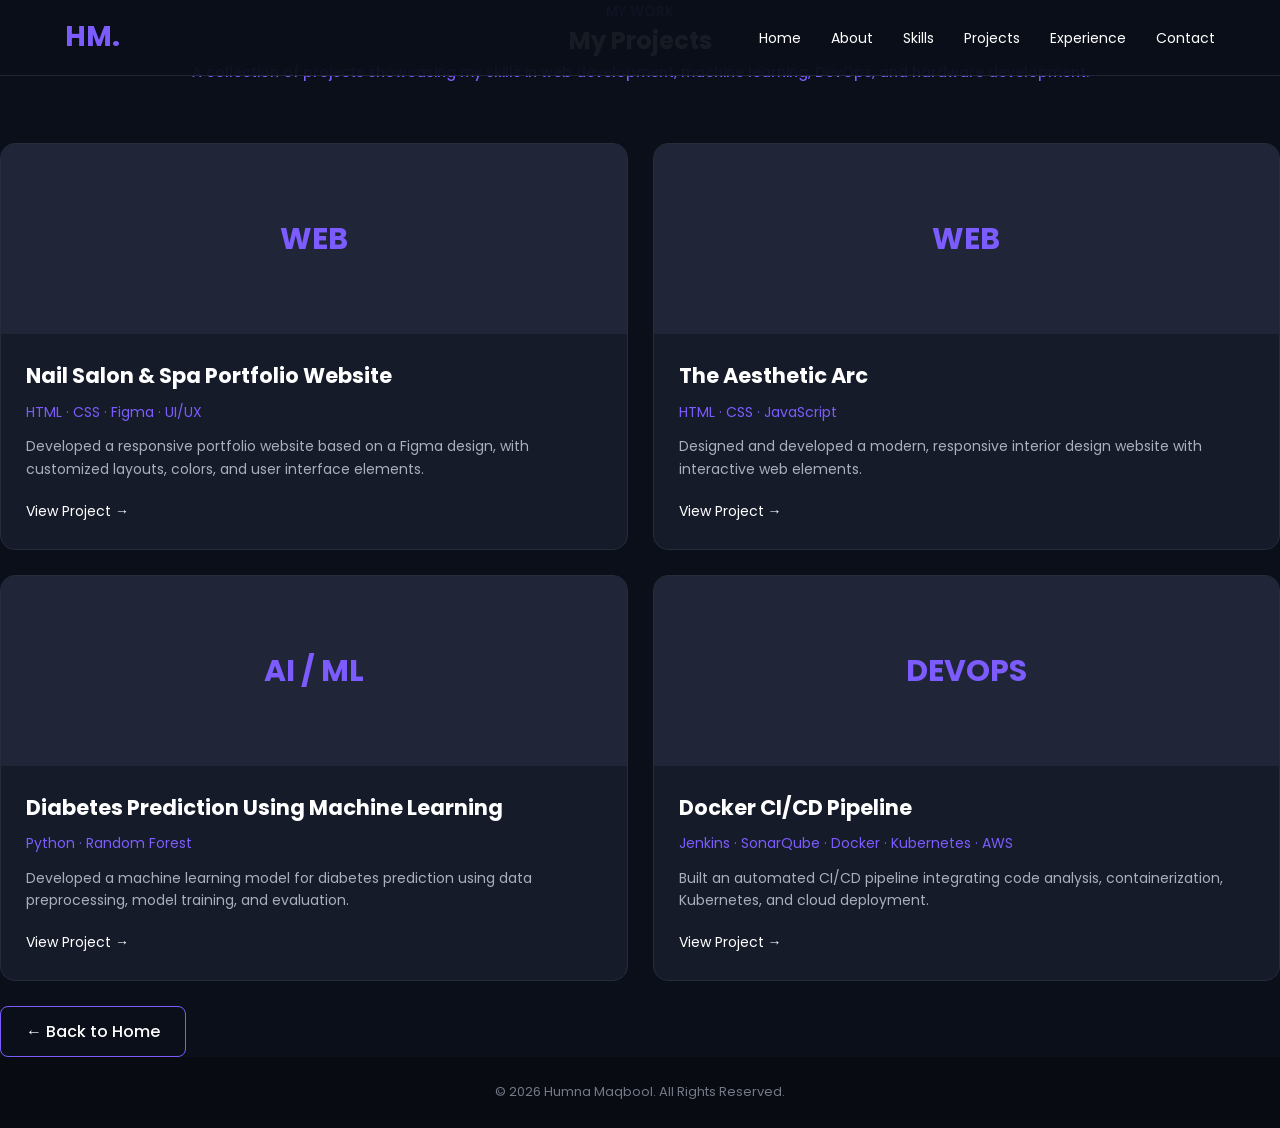
==== projects.html @ 2c77f303 "Add files via upload" ====
<!DOCTYPE html>
<html lang="en">

<head>

    <meta charset="UTF-8">

    <meta name="viewport"
          content="width=device-width, initial-scale=1.0">

    <title>My Projects | Humna Maqbool</title>

    <link rel="stylesheet" href="style.css">

    <link rel="preconnect"
          href="https://fonts.googleapis.com">

    <link rel="preconnect"
          href="https://fonts.gstatic.com"
          crossorigin>

    <link href="https://fonts.googleapis.com/css2?family=Poppins:wght@300;400;500;600;700&display=swap"
          rel="stylesheet">

</head>


<body>


<!-- Navigation -->

<header>

    <nav class="navbar">

        <div class="logo">
            HM.
        </div>

        <ul class="nav-links">

            <li>
                <a href="index.html">
                    Home
                </a>
            </li>

            <li>
                <a href="index.html#about">
                    About
                </a>
            </li>

            <li>
                <a href="index.html#skills">
                    Skills
                </a>
            </li>

            <li>
                <a href="projects.html">
                    Projects
                </a>
            </li>

            <li>
                <a href="index.html#experience">
                    Experience
                </a>
            </li>

            <li>
                <a href="index.html#contact">
                    Contact
                </a>
            </li>

        </ul>

    </nav>

</header>


<!-- Projects Page -->

<section class="projects-page">

    <div class="section-title">

        <p>MY WORK</p>

        <h1>My Projects</h1>

        <p class="projects-intro">
            A collection of projects showcasing my
            skills in web development, machine learning,
            DevOps, and hardware development.
        </p>

    </div>


    <div class="projects-container">


        <!-- Project 1 -->

        <div class="project-card">

            <div class="project-image">

                <span>WEB</span>

            </div>

            <div class="project-content">

                <h3>
                    Nail Salon & Spa Portfolio Website
                </h3>

                <p class="tech">
                    HTML · CSS · Figma · UI/UX
                </p>

                <p>
                    Developed a responsive portfolio website
                    based on a Figma design, with customized
                    layouts, colors, and user interface elements.
                </p>

                <a href="https://humnamaq70149086.github.io/Nail-Salon-And-Spa/"
                   class="project-btn">
                    View Project →
                </a>

            </div>

        </div>


        <!-- Project 2 -->

        <div class="project-card">

            <div class="project-image">

                <span>WEB</span>

            </div>

            <div class="project-content">

                <h3>
                    The Aesthetic Arc
                </h3>

                <p class="tech">
                    HTML · CSS · JavaScript
                </p>

                <p>
                    Designed and developed a modern,
                    responsive interior design website
                    with interactive web elements.
                </p>

                <a href="https://humnamaq70149086.github.io/aesthetic-arc-website/"
                   class="project-btn">
                    View Project →
                </a>

            </div>

        </div>


        <!-- Project 3 -->

        <div class="project-card">

            <div class="project-image">

                <span>AI / ML</span>

            </div>

            <div class="project-content">

                <h3>
                    Diabetes Prediction Using Machine Learning
                </h3>

                <p class="tech">
                    Python · Random Forest
                </p>

                <p>
                    Developed a machine learning model for
                    diabetes prediction using data preprocessing,
                    model training, and evaluation.
                </p>

                <a href=" https://humnamaq70149086.github.io/Diabetes-Prediction-System/"
                   class="project-btn">
                    View Project →
                </a>

            </div>

        </div>


        <!-- Project 4 -->

        <div class="project-card">

            <div class="project-image">

                <span>DEVOPS</span>

            </div>

            <div class="project-content">

                <h3>
                    Docker CI/CD Pipeline
                </h3>

                <p class="tech">
                    Jenkins · SonarQube · Docker ·
                    Kubernetes · AWS
                </p>

                <p>
                    Built an automated CI/CD pipeline
                    integrating code analysis, containerization,
                    Kubernetes, and cloud deployment.
                </p>

                <a href="https://humnamaq70149086.github.io/Jenkins-Docker-SonarQube/"
                   class="project-btn">
                    View Project →
                </a>

            </div>

        </div>


  


    <!-- Back Button -->

    <div class="back-home">

        <a href="index.html"
           class="btn secondary-btn">

            ← Back to Home

        </a>

    </div>


</section>


<!-- Footer -->

<footer>

    <p>
        © 2026 Humna Maqbool. All Rights Reserved.
    </p>

</footer>


</body>

</html>
---- style.css ----
* {
    margin: 0;
    padding: 0;
    box-sizing: border-box;
    scroll-behavior: smooth;
}

body {
    font-family: "Poppins", sans-serif;
    background: #0b0f19;
    color: #ffffff;
    line-height: 1.6;
}

/* ================= NAVBAR ================= */

header {
    width: 100%;
    position: fixed;
    top: 0;
    left: 0;
    z-index: 1000;
    background: rgba(11, 15, 25, 0.95);
    border-bottom: 1px solid #202636;
}

.navbar {
    max-width: 1200px;
    margin: auto;
    height: 75px;
    padding: 0 25px;

    display: flex;
    justify-content: space-between;
    align-items: center;
}

.logo {
    font-size: 28px;
    font-weight: 700;
    color: #7c5cff;
}

.nav-links {
    display: flex;
    list-style: none;
    gap: 30px;
}

.nav-links a {
    color: #ffffff;
    text-decoration: none;
    font-size: 14px;
    transition: 0.3s;
}

.nav-links a:hover {
    color: #7c5cff;
}

.menu-btn {
    display: none;
    background: none;
    border: none;
    color: white;
    font-size: 25px;
    cursor: pointer;
}


/* ================= GENERAL ================= */

section {
    scroll-margin-top: 80px;
}

.section {
    max-width: 1200px;
    margin: auto;
    padding: 110px 25px;
}

.section-title {
    text-align: center;
    margin-bottom: 60px;
}

.section-title p {
    color: #7c5cff;
    font-size: 14px;
    font-weight: 500;
}

.section-title h2 {
    font-size: 38px;
    margin-top: 5px;
}


/* ================= HERO ================= */

.hero {
    min-height: 100vh;
    max-width: 1200px;
    margin: auto;
    padding: 130px 25px 80px;

    display: flex;
    align-items: center;
    justify-content: space-between;
    gap: 50px;
}

.hero-text {
    max-width: 650px;
}

.intro {
    color: #7c5cff;
    font-size: 18px;
    font-weight: 500;
}

.hero h1 {
    font-size: clamp(45px, 7vw, 75px);
    line-height: 1.1;
    margin: 10px 0;
}

.hero h2 {
    font-size: 25px;
    color: #c2c7d0;
    font-weight: 500;
    margin-bottom: 20px;
}

.hero-text > p:last-of-type {
    color: #9ca3af;
    max-width: 550px;
}

.hero-buttons {
    display: flex;
    gap: 15px;
    margin-top: 30px;
}

.btn {
    display: inline-block;
    padding: 12px 25px;
    border-radius: 8px;
    text-decoration: none;
    font-weight: 500;
    transition: 0.3s;
}

.primary-btn {
    background: #7c5cff;
    color: white;
}

.primary-btn:hover {
    transform: translateY(-3px);
}

.secondary-btn {
    border: 1px solid #7c5cff;
    color: white;
}

.secondary-btn:hover {
    background: #7c5cff;
}

.hero-image img {
    width: 320px;
    height: 320px;
    object-fit: cover;
    border-radius: 50%;
    border: 5px solid #7c5cff;
}


/* ================= ABOUT ================= */

.about-content {
    display: grid;
    grid-template-columns: 350px 1fr;
    gap: 70px;
    align-items: center;
}

.about-image img {
    width: 100%;
    border-radius: 20px;
}

.about-text h3 {
    font-size: 28px;
    margin-bottom: 20px;
}

.about-text p {
    color: #a9afbb;
    margin-bottom: 18px;
}

.about-info {
    display: grid;
    grid-template-columns: repeat(3, 1fr);
    gap: 15px;
    margin-top: 30px;
}

.about-info div {
    padding: 18px;
    border: 1px solid #252b3a;
    border-radius: 10px;
}

.about-info strong,
.about-info span {
    display: block;
}

.about-info strong {
    color: #7c5cff;
    margin-bottom: 5px;
}

.about-info span {
    font-size: 13px;
    color: #b5bac4;
}


/* ================= SKILLS ================= */

.skills-section {
    max-width: none;
    background: #0f1420;
}

.skills-container {
    max-width: 1150px;
    margin: auto;

    display: grid;
    grid-template-columns: repeat(3, 1fr);
    gap: 20px;
}

.skill-card {
    padding: 30px;
    background: #151b29;
    border: 1px solid #252c3b;
    border-radius: 15px;
    transition: 0.3s;
}

.skill-card:hover {
    transform: translateY(-5px);
    border-color: #7c5cff;
}

.skill-card h3 {
    margin-bottom: 15px;
    color: #ffffff;
}

.skill-card p {
    display: inline-block;
    margin: 4px;
    padding: 6px 10px;
    background: #202638;
    border-radius: 5px;
    color: #b9bfca;
    font-size: 13px;
}


/* ================= PROJECTS ================= */

.projects-container {
    display: grid;
    grid-template-columns: repeat(2, 1fr);
    gap: 25px;
}

.project-card {
    background: #151b29;
    border: 1px solid #252c3b;
    border-radius: 15px;
    overflow: hidden;
    transition: 0.3s;
}

.project-card:hover {
    transform: translateY(-7px);
    border-color: #7c5cff;
}

.project-image {
    height: 190px;
    background: #202638;

    display: flex;
    justify-content: center;
    align-items: center;
}

.project-image span {
    font-size: 30px;
    font-weight: 700;
    color: #7c5cff;
}

.project-content {
    padding: 25px;
}

.project-content h3 {
    font-size: 21px;
    margin-bottom: 8px;
}

.tech {
    color: #7c5cff !important;
    font-size: 13px;
    margin-bottom: 12px;
}

.project-content p {
    color: #a9afbb;
    font-size: 14px;
}

.project-btn {
    display: inline-block;
    margin-top: 20px;
    color: #ffffff;
    text-decoration: none;
    font-size: 14px;
}

.project-btn:hover {
    color: #7c5cff;
}


/* ================= EXPERIENCE ================= */

.experience-section {
    background: #0f1420;
    max-width: none;
}

.timeline {
    max-width: 800px;
    margin: auto;
}

.timeline-item {
    position: relative;
    padding: 0 0 45px 35px;
    border-left: 2px solid #303748;
}

.timeline-dot {
    position: absolute;
    left: -7px;
    top: 0;

    width: 12px;
    height: 12px;
    border-radius: 50%;
    background: #7c5cff;
}

.timeline-content span {
    color: #7c5cff;
    font-size: 13px;
}

.timeline-content h3 {
    margin: 5px 0;
}

.timeline-content h4 {
    color: #b6bbc5;
    font-weight: 400;
}

.timeline-content p {
    color: #969daa;
    margin-top: 10px;
}


/* ================= CONTACT ================= */
/* ===============================
   CONTACT FORM STATUS
================================ */

#formStatus {
    margin-top: 15px;
    text-align: center;
    font-size: 14px;
    font-weight: 500;
    min-height: 22px;
}

.contact-btn:disabled {
    opacity: 0.7;
    cursor: not-allowed;
}

.contact-container {
    display: grid;
    grid-template-columns: 1fr 1fr;
    gap: 60px;
}

.contact-text h3 {
    font-size: 28px;
    margin-bottom: 15px;
}

.contact-text p {
    color: #a9afbb;
}

.contact-links {
    display: flex;
    gap: 20px;
    margin-top: 25px;
}

.contact-links a {
    color: #7c5cff;
    text-decoration: none;
}

.contact-form {
    display: flex;
    flex-direction: column;
    gap: 15px;
}

.contact-form input,
.contact-form textarea {
    width: 100%;
    padding: 14px;

    background: #151b29;
    border: 1px solid #2a3140;
    border-radius: 8px;

    color: white;
    font-family: inherit;
    outline: none;
}

.contact-form input:focus,
.contact-form textarea:focus {
    border-color: #7c5cff;
}

.contact-form button {
    border: none;
    cursor: pointer;
    font-family: inherit;
}


/* ================= FOOTER ================= */

footer {
    text-align: center;
    padding: 25px;
    background: #080b12;
    color: #737986;
    font-size: 13px;
}


/* ================= RESPONSIVE ================= */

@media (max-width: 900px) {

    .nav-links {
        position: absolute;
        top: 75px;
        left: 0;
        width: 100%;

        display: none;
        flex-direction: column;
        align-items: center;

        padding: 25px;
        background: #0b0f19;
    }

    .nav-links.active {
        display: flex;
    }

    .menu-btn {
        display: block;
    }

    .hero {
        flex-direction: column-reverse;
        text-align: center;
        justify-content: center;
    }

    .hero-buttons {
        justify-content: center;
    }

    .about-content {
        grid-template-columns: 1fr;
    }

    .about-image {
        max-width: 350px;
        margin: auto;
    }

    .skills-container {
        grid-template-columns: repeat(2, 1fr);
    }

}


@media (max-width: 650px) {

    .hero h1 {
        font-size: 45px;
    }

    .hero h2 {
        font-size: 20px;
    }

    .hero-image img {
        width: 230px;
        height: 230px;
    }

    .projects-container {
        grid-template-columns: 1fr;
    }

    .skills-container {
        grid-template-columns: 1fr;
    }

    .about-info {
        grid-template-columns: 1fr;
    }

    .contact-container {
        grid-template-columns: 1fr;
    }

    .hero-buttons {
        flex-direction: column;
    }
.contact-container {
    display: grid;
    grid-template-columns: 1fr 1fr;
    gap: 60px;
}

.contact-text h3 {
    font-size: 28px;
    margin-bottom: 15px;
}

.contact-text p {
    color: #a9afbb;
}

.contact-links {
    display: flex;
    gap: 20px;
    margin-top: 25px;
}

.contact-links a {
    color: #7c5cff;
    text-decoration: none;
}

.contact-form {
    display: flex;
    flex-direction: column;
    gap: 15px;
}

.contact-form input,
.contact-form textarea {
    width: 100%;
    padding: 14px;

    background: #151b29;
    border: 1px solid #2a3140;
    border-radius: 8px;

    color: white;
    font-family: inherit;
    outline: none;
}

.contact-form input:focus,
.contact-form textarea:focus {
    border-color: #7c5cff;
}

.contact-form button {
    border: none;
    cursor: pointer;
    font-family: inherit;
}


/* ================= FOOTER ================= */

footer {
    text-align: center;
    padding: 25px;
    background: #080b12;
    color: #737986;
    font-size: 13px;
}


/* ================= RESPONSIVE ================= */

@media (max-width: 900px) {

    .nav-links {
        position: absolute;
        top: 75px;
        left: 0;
        width: 100%;

        display: none;
        flex-direction: column;
        align-items: center;

        padding: 25px;
        background: #0b0f19;
    }

    .nav-links.active {
        display: flex;
    }

    .menu-btn {
        display: block;
    }

    .hero {
        flex-direction: column-reverse;
        text-align: center;
        justify-content: center;
    }

    .hero-buttons {
        justify-content: center;
    }

    .about-content {
        grid-template-columns: 1fr;
    }

    .about-image {
        max-width: 350px;
        margin: auto;
    }

    .skills-container {
        grid-template-columns: repeat(2, 1fr);
    }

}

/* ================= CONTACT ================= */ .contact-container { display: grid; grid-template-columns: 1fr 1fr; gap: 60px; } .contact-text h3 { font-size: 28px; margin-bottom: 15px; } .contact-text p { color: #a9afbb; } .contact-links { display: flex; gap: 20px; margin-top: 25px; } .contact-links a { color: #7c5cff; text-decoration: none; } .contact-form { display: flex; flex-direction: column; gap: 15px; } .contact-form input, .contact-form textarea { width: 100%; padding: 14px; background: #151b29; border: 1px solid #2a3140; border-radius: 8px; color: white; font-family: inherit; outline: none; } .contact-form input:focus, .contact-form textarea:focus { border-color: #7c5cff; } .contact-form button { border: none; cursor: pointer; font-family: inherit; }
}
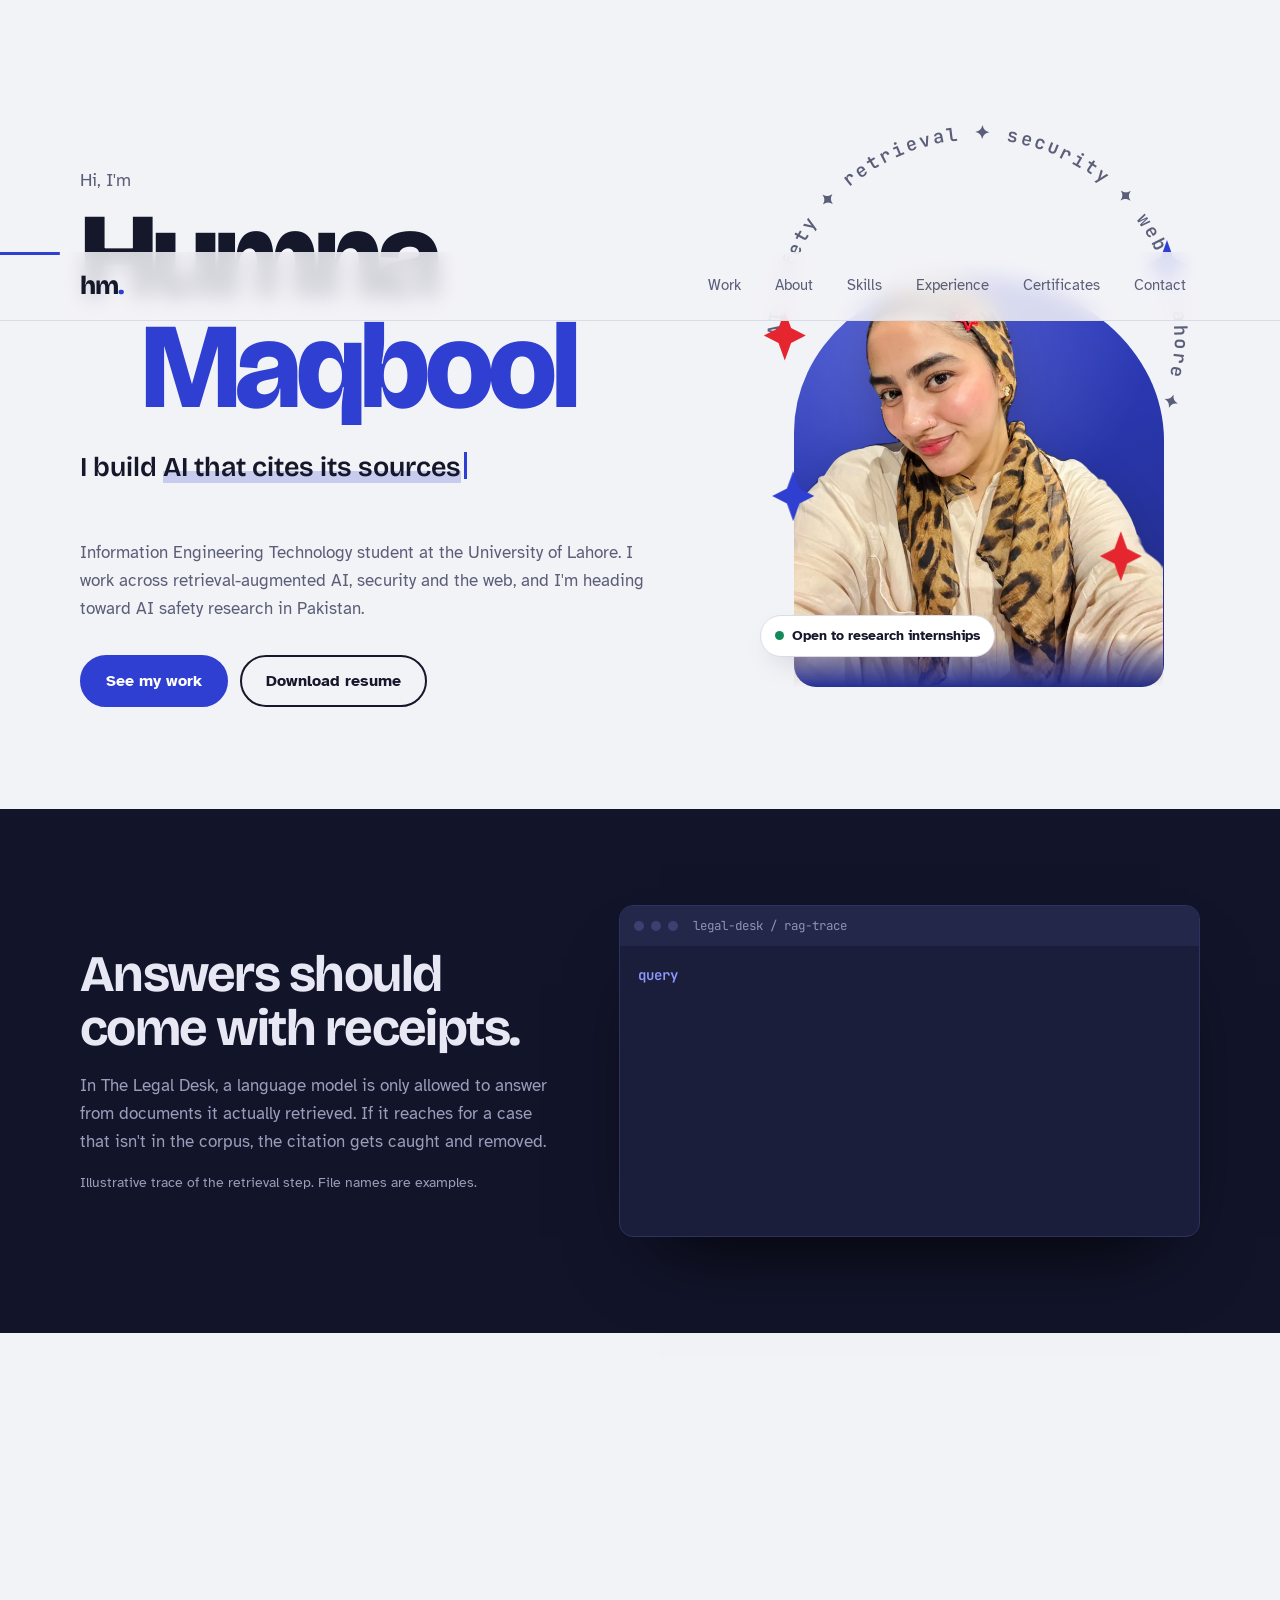
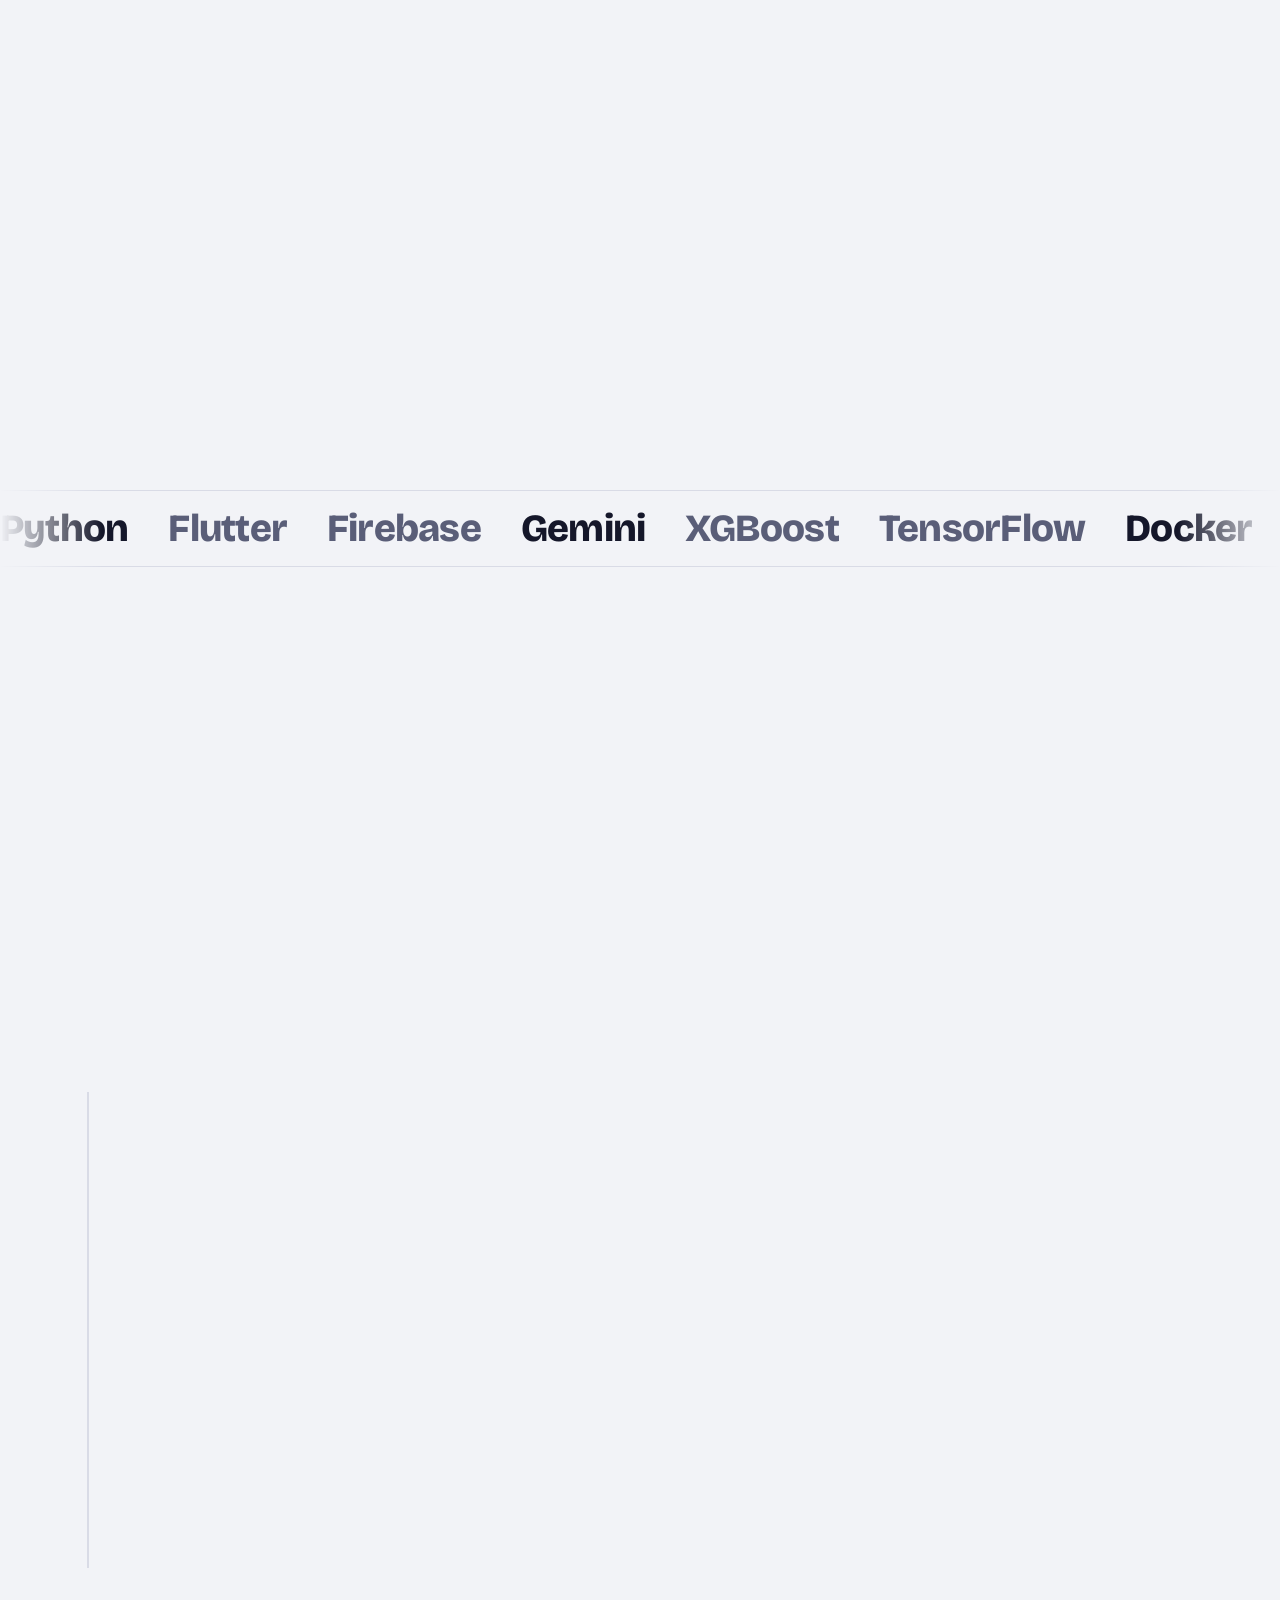
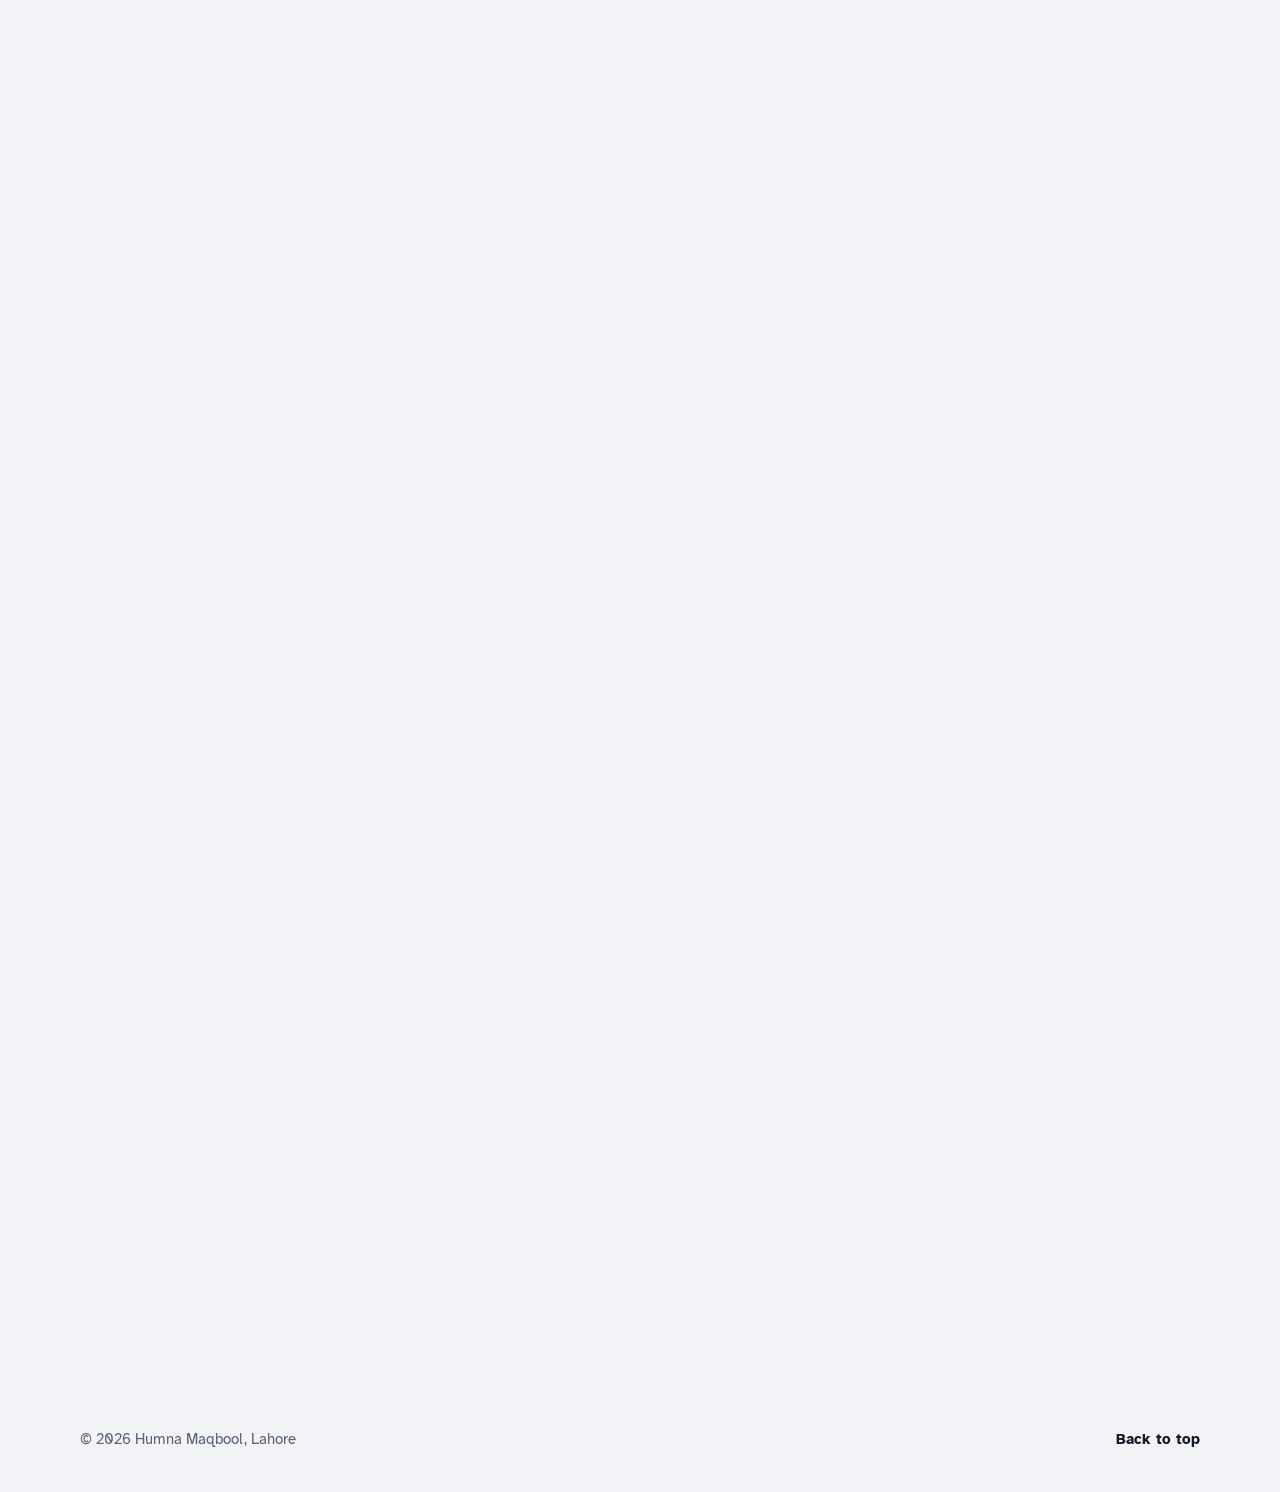
==== commit ec0b3063: "Add files via upload" ====
--- a/projects.html
+++ b/projects.html
@@ -1,286 +1,13 @@
-<!DOCTYPE html>
-<html lang="en">
-
-<head>
-
-    <meta charset="UTF-8">
-
-    <meta name="viewport"
-          content="width=device-width, initial-scale=1.0">
-
-    <title>My Projects | Humna Maqbool</title>
-
-    <link rel="stylesheet" href="style.css">
-
-    <link rel="preconnect"
-          href="https://fonts.googleapis.com">
-
-    <link rel="preconnect"
-          href="https://fonts.gstatic.com"
-          crossorigin>
-
-    <link href="https://fonts.googleapis.com/css2?family=Poppins:wght@300;400;500;600;700&display=swap"
-          rel="stylesheet">
-
-</head>
-
-
-<body>
-
-
-<!-- Navigation -->
-
-<header>
-
-    <nav class="navbar">
-
-        <div class="logo">
-            HM.
-        </div>
-
-        <ul class="nav-links">
-
-            <li>
-                <a href="index.html">
-                    Home
-                </a>
-            </li>
-
-            <li>
-                <a href="index.html#about">
-                    About
-                </a>
-            </li>
-
-            <li>
-                <a href="index.html#skills">
-                    Skills
-                </a>
-            </li>
-
-            <li>
-                <a href="projects.html">
-                    Projects
-                </a>
-            </li>
-
-            <li>
-                <a href="index.html#experience">
-                    Experience
-                </a>
-            </li>
-
-            <li>
-                <a href="index.html#contact">
-                    Contact
-                </a>
-            </li>
-
-        </ul>
-
-    </nav>
-
-</header>
-
-
-<!-- Projects Page -->
-
-<section class="projects-page">
-
-    <div class="section-title">
-
-        <p>MY WORK</p>
-
-        <h1>My Projects</h1>
-
-        <p class="projects-intro">
-            A collection of projects showcasing my
-            skills in web development, machine learning,
-            DevOps, and hardware development.
-        </p>
-
-    </div>
-
-
-    <div class="projects-container">
-
-
-        <!-- Project 1 -->
-
-        <div class="project-card">
-
-            <div class="project-image">
-
-                <span>WEB</span>
-
-            </div>
-
-            <div class="project-content">
-
-                <h3>
-                    Nail Salon & Spa Portfolio Website
-                </h3>
-
-                <p class="tech">
-                    HTML · CSS · Figma · UI/UX
-                </p>
-
-                <p>
-                    Developed a responsive portfolio website
-                    based on a Figma design, with customized
-                    layouts, colors, and user interface elements.
-                </p>
-
-                <a href="https://humnamaq70149086.github.io/Nail-Salon-And-Spa/"
-                   class="project-btn">
-                    View Project →
-                </a>
-
-            </div>
-
-        </div>
-
-
-        <!-- Project 2 -->
-
-        <div class="project-card">
-
-            <div class="project-image">
-
-                <span>WEB</span>
-
-            </div>
-
-            <div class="project-content">
-
-                <h3>
-                    The Aesthetic Arc
-                </h3>
-
-                <p class="tech">
-                    HTML · CSS · JavaScript
-                </p>
-
-                <p>
-                    Designed and developed a modern,
-                    responsive interior design website
-                    with interactive web elements.
-                </p>
-
-                <a href="https://humnamaq70149086.github.io/aesthetic-arc-website/"
-                   class="project-btn">
-                    View Project →
-                </a>
-
-            </div>
-
-        </div>
-
-
-        <!-- Project 3 -->
-
-        <div class="project-card">
-
-            <div class="project-image">
-
-                <span>AI / ML</span>
-
-            </div>
-
-            <div class="project-content">
-
-                <h3>
-                    Diabetes Prediction Using Machine Learning
-                </h3>
-
-                <p class="tech">
-                    Python · Random Forest
-                </p>
-
-                <p>
-                    Developed a machine learning model for
-                    diabetes prediction using data preprocessing,
-                    model training, and evaluation.
-                </p>
-
-                <a href=" https://humnamaq70149086.github.io/Diabetes-Prediction-System/"
-                   class="project-btn">
-                    View Project →
-                </a>
-
-            </div>
-
-        </div>
-
-
-        <!-- Project 4 -->
-
-        <div class="project-card">
-
-            <div class="project-image">
-
-                <span>DEVOPS</span>
-
-            </div>
-
-            <div class="project-content">
-
-                <h3>
-                    Docker CI/CD Pipeline
-                </h3>
-
-                <p class="tech">
-                    Jenkins · SonarQube · Docker ·
-                    Kubernetes · AWS
-                </p>
-
-                <p>
-                    Built an automated CI/CD pipeline
-                    integrating code analysis, containerization,
-                    Kubernetes, and cloud deployment.
-                </p>
-
-                <a href="https://humnamaq70149086.github.io/Jenkins-Docker-SonarQube/"
-                   class="project-btn">
-                    View Project →
-                </a>
-
-            </div>
-
-        </div>
-
-
-  
-
-
-    <!-- Back Button -->
-
-    <div class="back-home">
-
-        <a href="index.html"
-           class="btn secondary-btn">
-
-            ← Back to Home
-
-        </a>
-
-    </div>
-
-
-</section>
-
-
-<!-- Footer -->
-
-<footer>
-
-    <p>
-        © 2026 Humna Maqbool. All Rights Reserved.
-    </p>
-
-</footer>
-
-
-</body>
-
-</html>
+<!DOCTYPE html>
+<html lang="en">
+<head>
+  <meta charset="UTF-8">
+  <meta name="viewport" content="width=device-width, initial-scale=1.0">
+  <title>Projects | Humna Maqbool</title>
+  <meta http-equiv="refresh" content="0; url=index.html#work">
+  <link rel="canonical" href="index.html#work">
+</head>
+<body>
+  <p>Projects now live on the main page. <a href="index.html#work">Go to my work</a>.</p>
+</body>
+</html>
